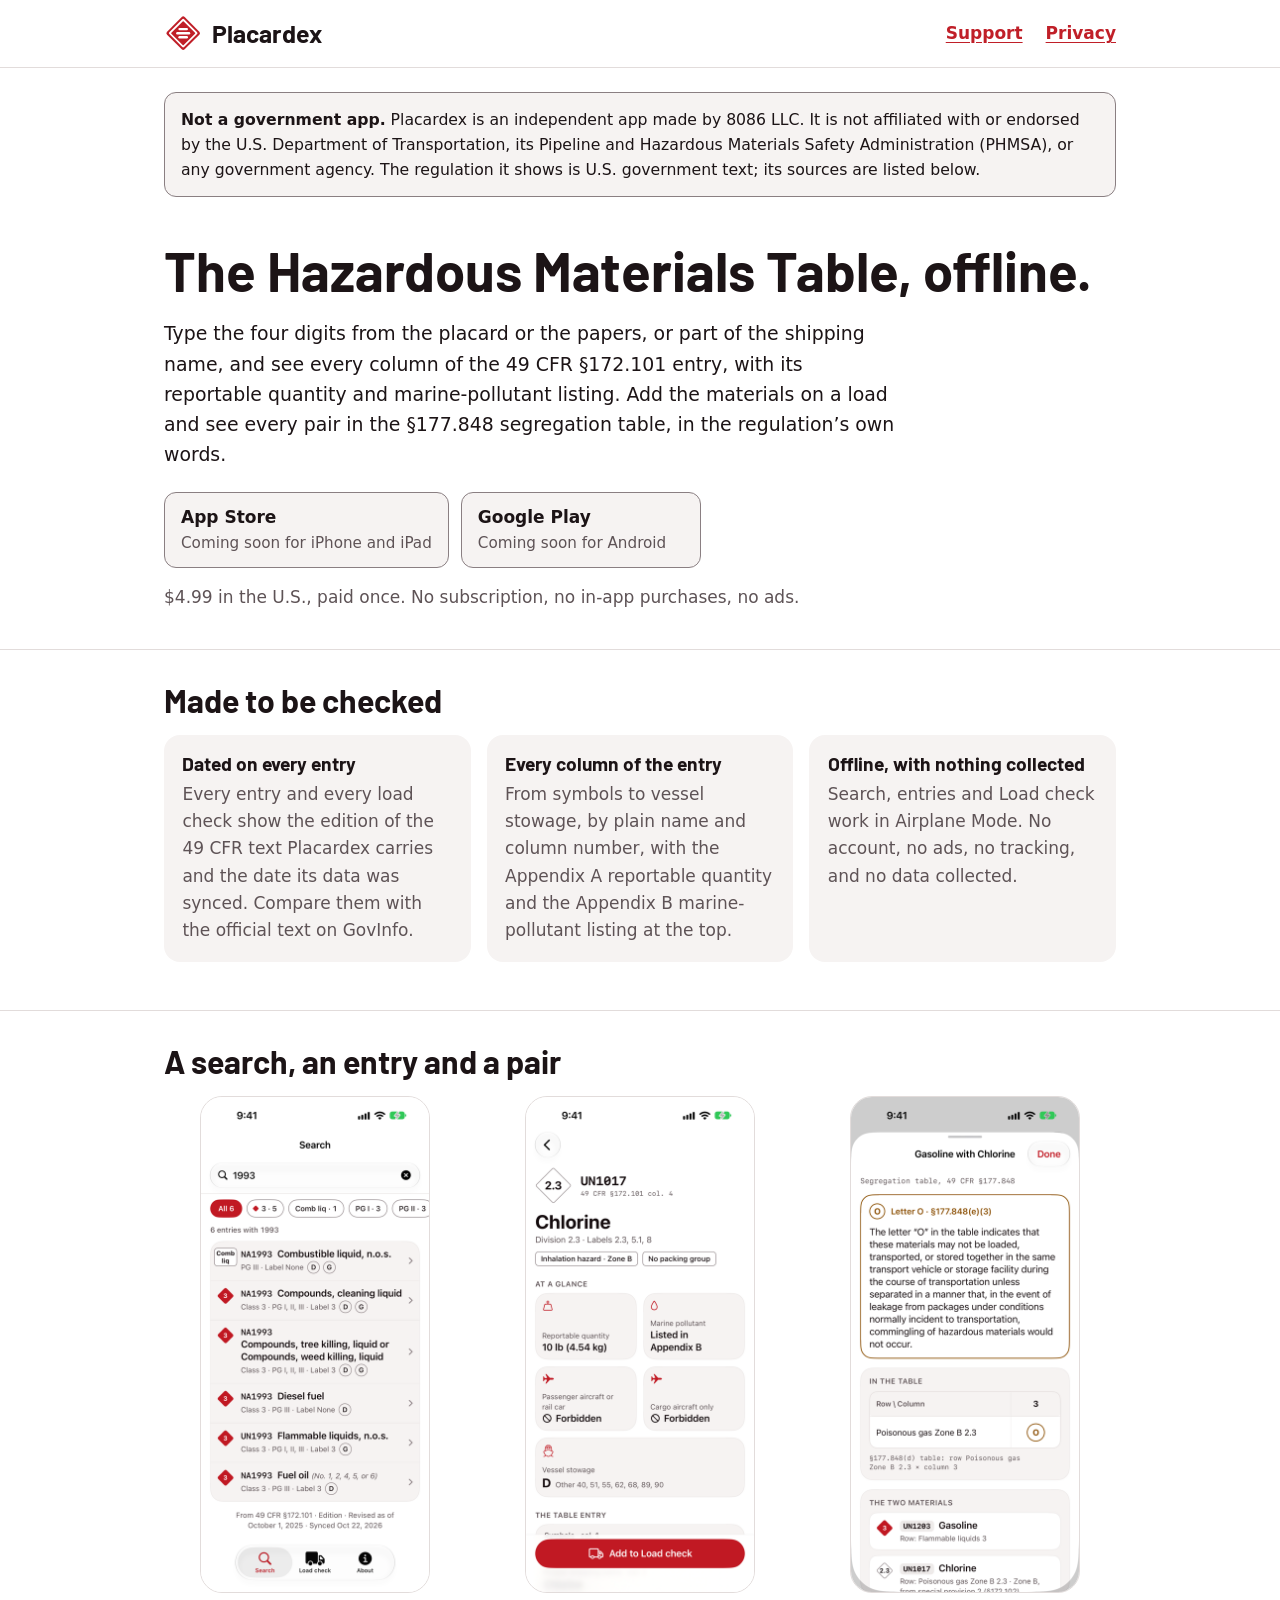
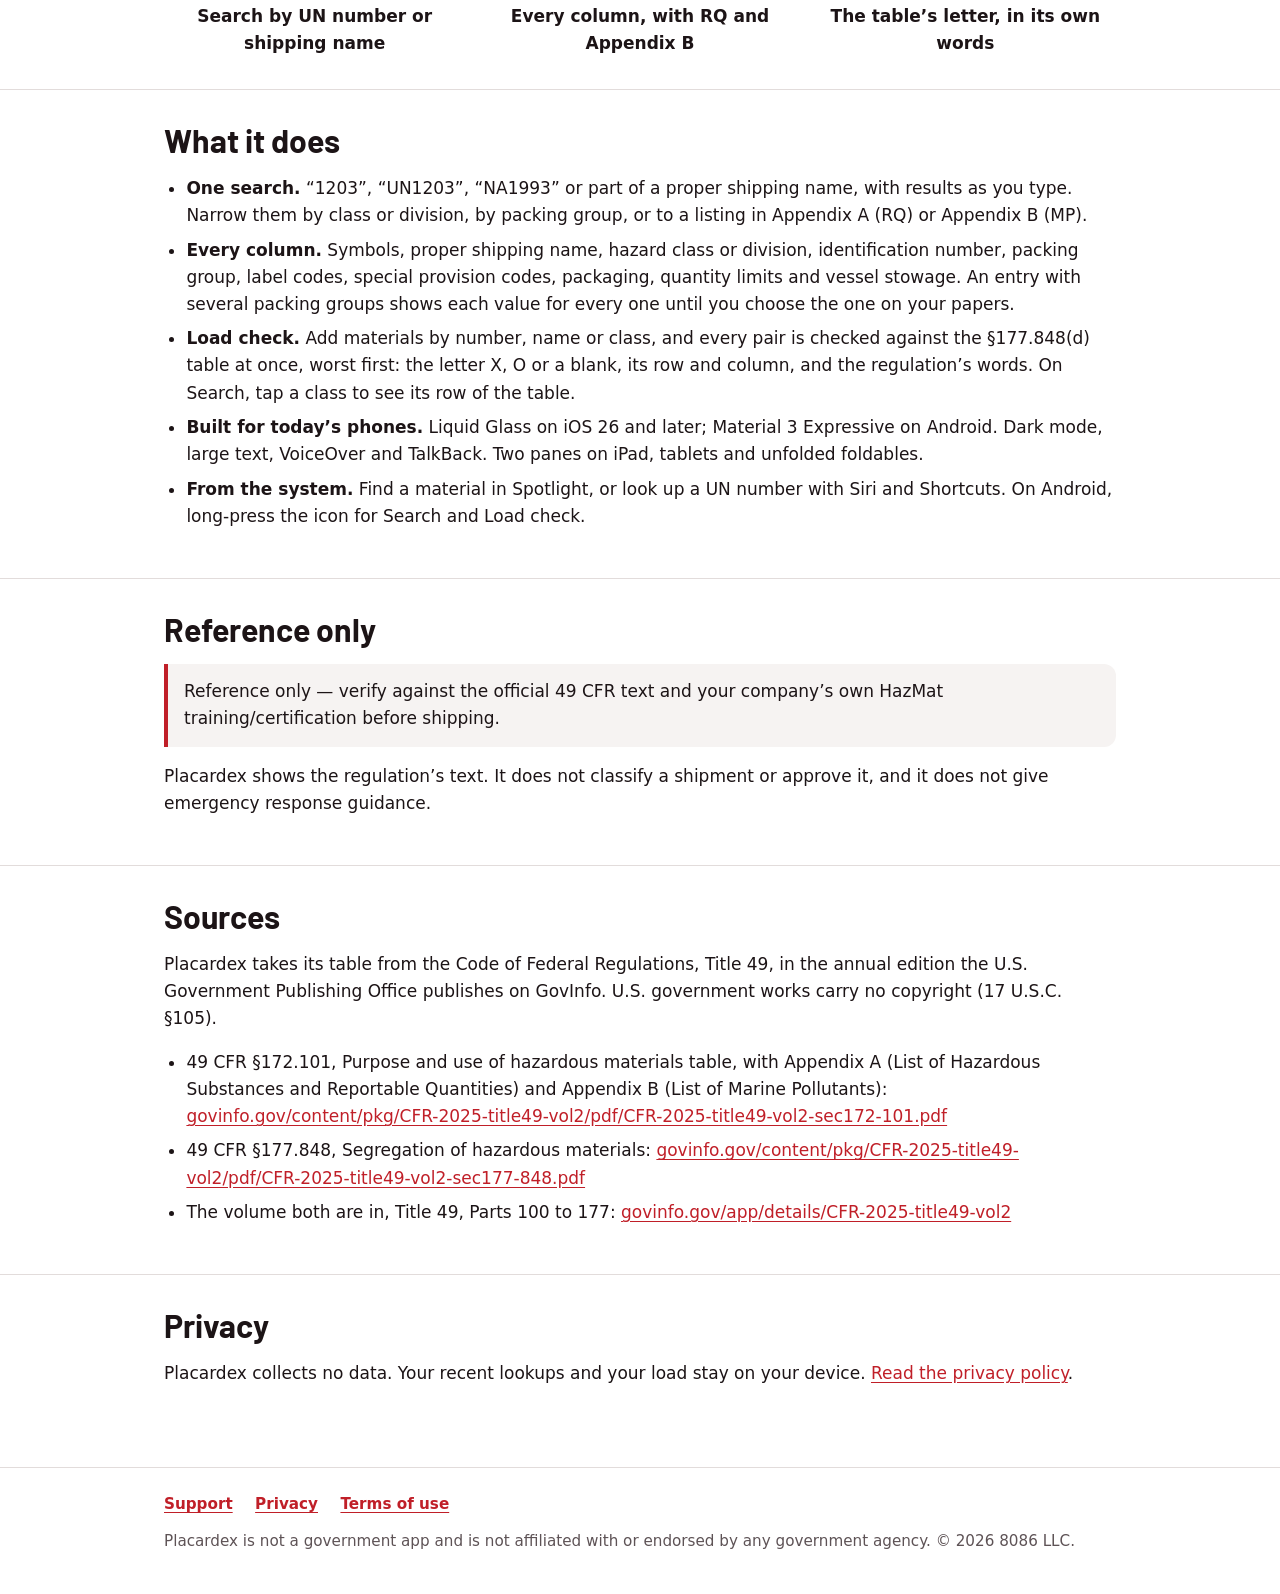
==== index.html @ fcb71cff "Placardex site: landing, privacy, support and terms The launch pack's site for card PPGPHDY5SBH2ARRR" ====
<!DOCTYPE html>
<html lang="en">
<head>
  <meta charset="utf-8">
  <meta name="viewport" content="width=device-width, initial-scale=1">
  <title>Placardex – Hazmat table and UN number lookup, offline</title>
  <meta name="description" content="Placardex: the U.S. Hazardous Materials Table, 49 CFR §172.101, by UN number or shipping name, every column, plus the §177.848 segregation table. Offline.">
  <link rel="canonical" href="https://soloinc-projects.github.io/placardex/">
  <meta name="theme-color" content="#C01F28">
  <link rel="icon" href="favicon.ico" sizes="any">
  <link rel="icon" href="favicon.svg" type="image/svg+xml">
  <link rel="apple-touch-icon" href="apple-touch-icon.png">
  <link rel="manifest" href="site.webmanifest">
  <link rel="stylesheet" href="assets/site.css">
  <meta property="og:type" content="website">
  <meta property="og:site_name" content="Placardex">
  <meta property="og:title" content="Placardex – Hazmat table and UN number lookup, offline">
  <meta property="og:description" content="Every column of the 49 CFR §172.101 entry by UN number or shipping name, and every pair on a load in the §177.848 segregation table. Offline, no account.">
  <meta property="og:url" content="https://soloinc-projects.github.io/placardex/">
  <meta property="og:image" content="https://soloinc-projects.github.io/placardex/og-image.png">
  <meta property="og:image:width" content="1200">
  <meta property="og:image:height" content="630">
  <meta property="og:image:alt" content="The Placardex mark, a white placard with a red inner border and three dark rows, beside the name Placardex and the words Hazmat table lookup, on red.">
  <meta name="twitter:card" content="summary_large_image">
  <script type="application/ld+json">
  {
    "@context": "https://schema.org",
    "@type": "MobileApplication",
    "name": "Placardex",
    "description": "An offline reference to the U.S. Hazardous Materials Table, 49 CFR §172.101, with Appendix A and Appendix B, searchable by UN number or proper shipping name, and Load check against the segregation table of 49 CFR §177.848.",
    "applicationCategory": "ReferenceApplication",
    "operatingSystem": "iOS 26 or later, iPadOS 26 or later, Android 8.0 or later",
    "url": "https://soloinc-projects.github.io/placardex/",
    "image": "https://soloinc-projects.github.io/placardex/og-image.png",
    "screenshot": [
      "https://soloinc-projects.github.io/placardex/screenshots/01-results.png",
      "https://soloinc-projects.github.io/placardex/screenshots/03-entry.png",
      "https://soloinc-projects.github.io/placardex/screenshots/04-pair.png"
    ],
    "offers": {
      "@type": "Offer",
      "price": "4.99",
      "priceCurrency": "USD"
    },
    "publisher": {
      "@type": "Organization",
      "name": "8086 LLC",
      "email": "support@8086.llc"
    }
  }
  </script>
</head>
<body>
  <a class="skip-link" href="#main">Skip to the content</a>
  <header class="site-header">
    <div class="wrap">
      <a class="brand" href="./" aria-label="Placardex, home">
        <svg viewBox="0 0 24 24" aria-hidden="true" focusable="false">
          <path class="mark-plate" d="M11.0808 1.9192A1.3 1.3 0 0 1 12.9192 1.9192L22.0808 11.0808A1.3 1.3 0 0 1 22.0808 12.9192L12.9192 22.0808A1.3 1.3 0 0 1 11.0808 22.0808L1.9192 12.9192A1.3 1.3 0 0 1 1.9192 11.0808Z"/>
          <path fill="#FFFFFF" fill-rule="evenodd" d="M11.4343 3.3157A0.8 0.8 0 0 1 12.5657 3.3157L20.6843 11.4343A0.8 0.8 0 0 1 20.6843 12.5657L12.5657 20.6843A0.8 0.8 0 0 1 11.4343 20.6843L3.3157 12.5657A0.8 0.8 0 0 1 3.3157 11.4343ZM11.6818 4.6182A0.45 0.45 0 0 1 12.3182 4.6182L19.3818 11.6818A0.45 0.45 0 0 1 19.3818 12.3182L12.3182 19.3818A0.45 0.45 0 0 1 11.6818 19.3818L4.6182 12.3182A0.45 0.45 0 0 1 4.6182 11.6818Z"/>
          <g fill="#FFFFFF"><rect x="9" y="8.7" width="6" height="1.5" rx="0.75"/><rect x="7.6" y="11.25" width="8.8" height="1.5" rx="0.75"/><rect x="9" y="13.8" width="6" height="1.5" rx="0.75"/></g>
        </svg>
        <span class="wordmark">Placardex</span>
      </a>
      <nav class="site-nav" aria-label="Pages">
        <a href="support/">Support</a>
        <a href="privacy/">Privacy</a>
      </nav>
    </div>
  </header>

  <main id="main">
    <div class="wrap">
      <p class="gov-notice"><strong>Not a government app.</strong> Placardex is an independent app made by 8086 LLC. It is not affiliated with or endorsed by the U.S. Department of Transportation, its Pipeline and Hazardous Materials Safety Administration (PHMSA), or any government agency. The regulation it shows is U.S. government text; its sources are listed below.</p>

      <div class="hero">
        <h1>The Hazardous Materials Table, offline.</h1>
        <p class="lede">Type the four digits from the placard or the papers, or part of the shipping name, and see every column of the 49&nbsp;CFR §172.101 entry, with its reportable quantity and marine-pollutant listing. Add the materials on a load and see every pair in the §177.848 segregation table, in the regulation’s own words.</p>
        <ul class="cta" aria-label="Where to get Placardex">
          <li><span class="store">App Store</span><span class="when">Coming soon for iPhone and iPad</span></li>
          <li><span class="store">Google Play</span><span class="when">Coming soon for Android</span></li>
        </ul>
        <p class="secondary">$4.99 in the U.S., paid once. No subscription, no in-app purchases, no ads.</p>
      </div>
    </div>

    <section aria-labelledby="proof">
      <div class="wrap">
        <h2 id="proof">Made to be checked</h2>
        <ul class="cards">
          <li>
            <h3>Dated on every entry</h3>
            <p>Every entry and every load check show the edition of the 49&nbsp;CFR text Placardex carries and the date its data was synced. Compare them with the official text on GovInfo.</p>
          </li>
          <li>
            <h3>Every column of the entry</h3>
            <p>From symbols to vessel stowage, by plain name and column number, with the Appendix&nbsp;A reportable quantity and the Appendix&nbsp;B marine-pollutant listing at the top.</p>
          </li>
          <li>
            <h3>Offline, with nothing collected</h3>
            <p>Search, entries and Load check work in Airplane Mode. No account, no ads, no tracking, and no data collected.</p>
          </li>
        </ul>
      </div>
    </section>

    <section aria-labelledby="screens">
      <div class="wrap">
        <h2 id="screens">A search, an entry and a pair</h2>
        <div class="shots">
          <figure>
            <img src="screenshots/01-results.png" width="460" height="1000" loading="lazy" alt="Placardex on iPhone: the search 1993 lists six entries, among them NA1993 Diesel fuel and UN1993 Flammable liquids, n.o.s., each with its class, packing groups and label, with filter chips for class 3, combustible liquid and packing group, and the edition line at the foot.">
            <figcaption>Search by UN number or shipping name</figcaption>
          </figure>
          <figure>
            <img src="screenshots/03-entry.png" width="460" height="1000" loading="lazy" alt="The entry for UN1017 Chlorine: Division 2.3, labels 2.3, 5.1 and 8, inhalation hazard Zone B, no packing group; reportable quantity 10 lb (4.54 kg), listed in Appendix B, forbidden on passenger aircraft or rail car and on cargo aircraft only, vessel stowage D.">
            <figcaption>Every column, with RQ and Appendix B</figcaption>
          </figure>
          <figure>
            <img src="screenshots/04-pair.png" width="460" height="1000" loading="lazy" alt="The pair Gasoline with Chlorine: letter O, section 177.848(e)(3), with the regulation's words for O, and the table cell, row Poisonous gas Zone B 2.3 by column 3.">
            <figcaption>The table’s letter, in its own words</figcaption>
          </figure>
        </div>
      </div>
    </section>

    <section aria-labelledby="what">
      <div class="wrap">
        <h2 id="what">What it does</h2>
        <ul>
          <li><strong>One search.</strong> “1203”, “UN1203”, “NA1993” or part of a proper shipping name, with results as you type. Narrow them by class or division, by packing group, or to a listing in Appendix&nbsp;A (RQ) or Appendix&nbsp;B (MP).</li>
          <li><strong>Every column.</strong> Symbols, proper shipping name, hazard class or division, identification number, packing group, label codes, special provision codes, packaging, quantity limits and vessel stowage. An entry with several packing groups shows each value for every one until you choose the one on your papers.</li>
          <li><strong>Load check.</strong> Add materials by number, name or class, and every pair is checked against the §177.848(d) table at once, worst first: the letter X, O or a blank, its row and column, and the regulation’s words. On Search, tap a class to see its row of the table.</li>
          <li><strong>Built for today’s phones.</strong> Liquid Glass on iOS&nbsp;26 and later; Material&nbsp;3 Expressive on Android. Dark mode, large text, VoiceOver and TalkBack. Two panes on iPad, tablets and unfolded foldables.</li>
          <li><strong>From the system.</strong> Find a material in Spotlight, or look up a UN number with Siri and Shortcuts. On Android, long-press the icon for Search and Load check.</li>
        </ul>
      </div>
    </section>

    <section aria-labelledby="reference">
      <div class="wrap">
        <h2 id="reference">Reference only</h2>
        <p class="quote">Reference only — verify against the official 49&nbsp;CFR text and your company’s own HazMat training/certification before shipping.</p>
        <p>Placardex shows the regulation’s text. It does not classify a shipment or approve it, and it does not give emergency response guidance.</p>
      </div>
    </section>

    <section aria-labelledby="sources">
      <div class="wrap">
        <h2 id="sources">Sources</h2>
        <p>Placardex takes its table from the Code of Federal Regulations, Title&nbsp;49, in the annual edition the U.S. Government Publishing Office publishes on GovInfo. U.S. government works carry no copyright (17&nbsp;U.S.C. §105).</p>
        <ul class="sources">
          <li>49&nbsp;CFR §172.101, Purpose and use of hazardous materials table, with Appendix&nbsp;A (List of Hazardous Substances and Reportable Quantities) and Appendix&nbsp;B (List of Marine Pollutants): <a href="https://www.govinfo.gov/content/pkg/CFR-2025-title49-vol2/pdf/CFR-2025-title49-vol2-sec172-101.pdf">govinfo.gov/content/pkg/CFR-2025-title49-vol2/pdf/CFR-2025-title49-vol2-sec172-101.pdf</a></li>
          <li>49&nbsp;CFR §177.848, Segregation of hazardous materials: <a href="https://www.govinfo.gov/content/pkg/CFR-2025-title49-vol2/pdf/CFR-2025-title49-vol2-sec177-848.pdf">govinfo.gov/content/pkg/CFR-2025-title49-vol2/pdf/CFR-2025-title49-vol2-sec177-848.pdf</a></li>
          <li>The volume both are in, Title&nbsp;49, Parts 100 to 177: <a href="https://www.govinfo.gov/app/details/CFR-2025-title49-vol2">govinfo.gov/app/details/CFR-2025-title49-vol2</a></li>
        </ul>
      </div>
    </section>

    <section aria-labelledby="privacy">
      <div class="wrap">
        <h2 id="privacy">Privacy</h2>
        <p>Placardex collects no data. Your recent lookups and your load stay on your device. <a href="privacy/">Read the privacy policy</a>.</p>
      </div>
    </section>
  </main>

  <footer class="site-footer">
    <div class="wrap">
      <nav aria-label="Site">
        <a href="support/">Support</a>
        <a href="privacy/">Privacy</a>
        <a href="terms/">Terms of use</a>
      </nav>
      <p>Placardex is not a government app and is not affiliated with or endorsed by any government agency. © 2026 8086 LLC.</p>
    </div>
  </footer>
</body>
</html>
---- assets/site.css ----
/* Placardex site. Colours are tokens.json's color.semantic light and dark pairs, each at or above its
   recorded contrast floor; type is Barlow Bold (headings, wordmark) and IBM Plex Mono with the slashed zero
   (codes), both SIL OFL 1.1, served unmodified from fonts/ with their licences. */
@font-face {
  font-family: "Barlow";
  src: url("../fonts/Barlow-Bold.ttf") format("truetype");
  font-weight: 700;
  font-display: swap;
}
@font-face {
  font-family: "IBM Plex Mono";
  src: url("../fonts/IBMPlexMono-Regular.ttf") format("truetype");
  font-weight: 400;
  font-display: swap;
}

:root {
  --surface: #FFFFFF;
  --surface-raised: #F6F3F2;
  --surface-field: #EEEAE9;
  --ink: #1C1416;
  --text-secondary: #5E5356;
  --accent: #C01F28;
  --accent-fill: #C01F28;
  --on-accent: #FFFFFF;
  --control: #8A7F82;
  --separator: #E2DCDB;
  --focus: #1F5FD0;
  --plate: #C01F28;
  --display: "Barlow", ui-sans-serif, system-ui, -apple-system, "Segoe UI", Roboto, sans-serif;
  --body: ui-sans-serif, system-ui, -apple-system, "Segoe UI", Roboto, "Helvetica Neue", Arial, sans-serif;
  --mono: "IBM Plex Mono", ui-monospace, "SF Mono", Menlo, Consolas, monospace;
  color-scheme: light dark;
}

@media (prefers-color-scheme: dark) {
  :root {
    --surface: #121012;
    --surface-raised: #1E1A1C;
    --surface-field: #2A2528;
    --ink: #F5F1F1;
    --text-secondary: #B7ACAF;
    --accent: #FF6B70;
    --accent-fill: #D42A32;
    --on-accent: #FFFFFF;
    --control: #8E8487;
    --separator: #3A3336;
    --focus: #7FB0FF;
    --plate: #D42A32;
  }
}

* { box-sizing: border-box; }

html { -webkit-text-size-adjust: 100%; }

body {
  margin: 0;
  background: var(--surface);
  color: var(--ink);
  font-family: var(--body);
  font-size: 1.0625rem;
  line-height: 1.6;
}

.wrap {
  max-width: 62rem;
  margin: 0 auto;
  padding: 0 1.25rem;
}

h1, h2, h3, .wordmark {
  font-family: var(--display);
  font-weight: 700;
  line-height: 1.15;
  letter-spacing: 0;
}

h1 { font-size: clamp(2.1rem, 6vw, 3.4rem); margin: 0.5rem 0 1rem; }
h2 { font-size: clamp(1.45rem, 3.6vw, 2rem); margin: 0 0 1rem; }
h3 { font-size: 1.2rem; margin: 0 0 0.4rem; }

p, ul, ol { margin: 0 0 1rem; }
ul, ol { padding-left: 1.4rem; }
li { margin-bottom: 0.45rem; }

a { color: var(--accent); text-underline-offset: 0.18em; }
a:hover { text-decoration-thickness: 2px; }

:focus-visible {
  outline: 2px solid var(--focus);
  outline-offset: 3px;
  border-radius: 4px;
}

code, .code {
  font-family: var(--mono);
  font-feature-settings: "zero" 1;
  font-size: 0.92em;
}

.secondary { color: var(--text-secondary); }

.skip-link {
  position: absolute;
  left: 1rem;
  top: -3rem;
  padding: 0.5rem 0.9rem;
  background: var(--accent-fill);
  color: var(--on-accent);
  border-radius: 8px;
  z-index: 10;
}
.skip-link:focus { top: 1rem; }

/* Header */
.site-header {
  border-bottom: 1px solid var(--separator);
}
.site-header .wrap {
  display: flex;
  align-items: center;
  justify-content: space-between;
  gap: 1rem;
  flex-wrap: wrap;
  padding-top: 0.9rem;
  padding-bottom: 0.9rem;
}
.brand {
  display: inline-flex;
  align-items: center;
  gap: 0.6rem;
  color: var(--ink);
  text-decoration: none;
}
.brand svg { width: 2.4rem; height: 2.4rem; flex: none; }
.mark-plate { fill: var(--plate); }
.wordmark { font-size: 1.55rem; }
.site-nav a {
  margin-left: 1.1rem;
  font-weight: 600;
}
.site-nav a:first-child { margin-left: 0; }

/* Not-a-government notice */
.gov-notice {
  margin: 1.5rem 0 0;
  padding: 0.85rem 1rem;
  background: var(--surface-raised);
  border: 1px solid var(--control);
  border-radius: 12px;
  font-size: 0.98rem;
}
.gov-notice strong { font-weight: 700; }

/* Hero */
.hero { padding: 2.2rem 0 1.4rem; }
.lede { font-size: 1.18rem; max-width: 46rem; }
.cta {
  display: flex;
  flex-wrap: wrap;
  gap: 0.75rem;
  margin: 1.4rem 0 1rem;
  padding: 0;
  list-style: none;
}
.cta li {
  margin: 0;
  padding: 0.7rem 1rem;
  border: 1px solid var(--control);
  border-radius: 12px;
  background: var(--surface-raised);
  min-width: 15rem;
}
.cta .store { display: block; font-weight: 700; }
.cta .when { display: block; color: var(--text-secondary); font-size: 0.95rem; }

section { padding: 2rem 0; border-top: 1px solid var(--separator); }

/* Proof points and features */
.cards {
  display: grid;
  grid-template-columns: repeat(auto-fit, minmax(16rem, 1fr));
  gap: 1rem;
  padding: 0;
  list-style: none;
}
.cards li {
  margin: 0;
  padding: 1.1rem 1.15rem;
  background: var(--surface-raised);
  border-radius: 16px;
}
.cards p { margin: 0; color: var(--text-secondary); }

/* Screens */
.shots {
  display: grid;
  grid-template-columns: repeat(auto-fit, minmax(13rem, 1fr));
  gap: 1.5rem;
  align-items: start;
}
.shots figure { margin: 0; }
.shots img {
  display: block;
  width: 100%;
  max-width: 230px;
  height: auto;
  margin: 0 auto;
  border-radius: 22px;
  border: 1px solid var(--separator);
}
.shots figcaption {
  margin-top: 0.6rem;
  text-align: center;
  font-weight: 600;
}

.quote {
  margin: 0 0 1rem;
  padding: 0.9rem 1rem;
  border-left: 4px solid var(--accent-fill);
  background: var(--surface-raised);
  border-radius: 0 12px 12px 0;
}

.sources li { word-break: break-word; }

/* Inner pages */
.page { padding: 2rem 0 1rem; max-width: 46rem; }
.page h2 { margin-top: 2rem; font-size: 1.45rem; }
.page h3 { margin-top: 1.4rem; }
.updated { color: var(--text-secondary); font-size: 0.95rem; }
.faq h2 { font-size: 1.25rem; }

/* Footer */
.site-footer {
  margin-top: 2rem;
  padding: 1.5rem 0 2.5rem;
  border-top: 1px solid var(--separator);
  color: var(--text-secondary);
  font-size: 0.95rem;
}
.site-footer nav a { margin-right: 1.1rem; font-weight: 600; }
.site-footer p { margin: 0.8rem 0 0; }

@media (prefers-reduced-motion: no-preference) {
  html { scroll-behavior: smooth; }
}
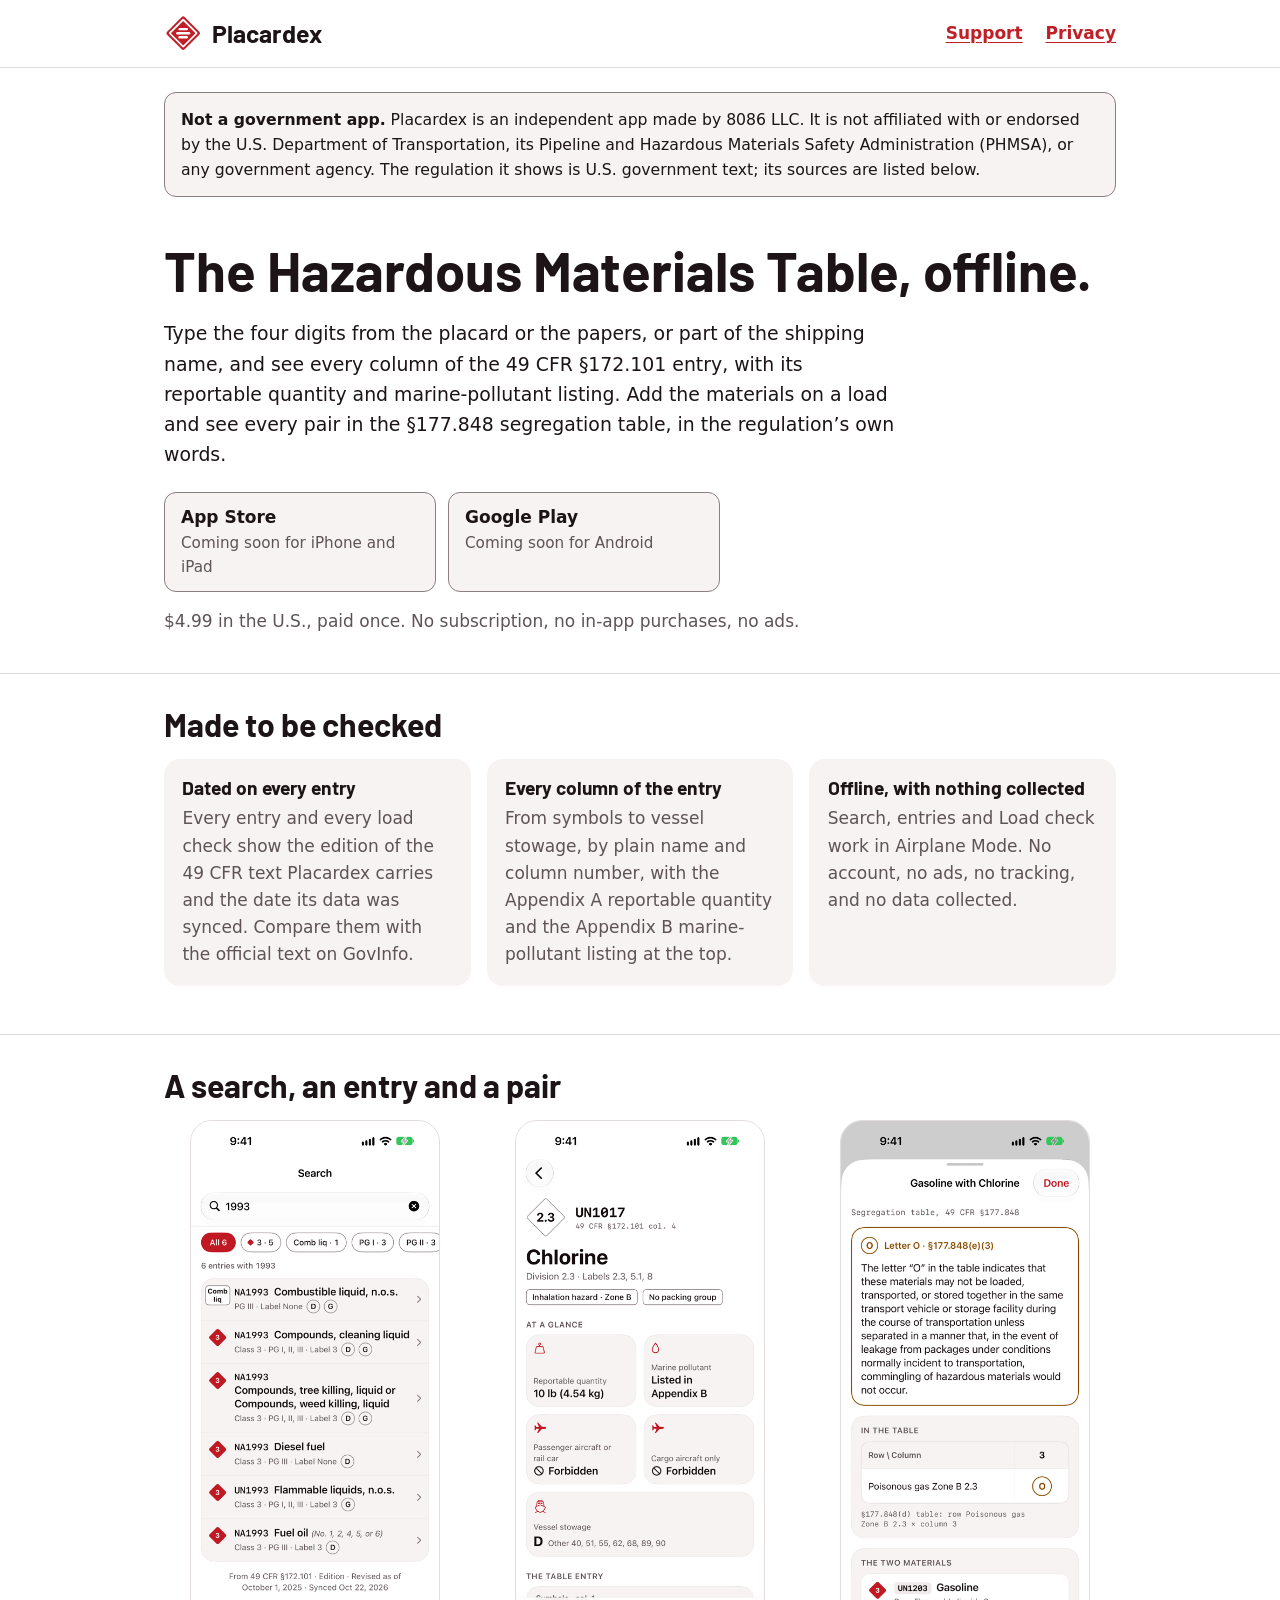
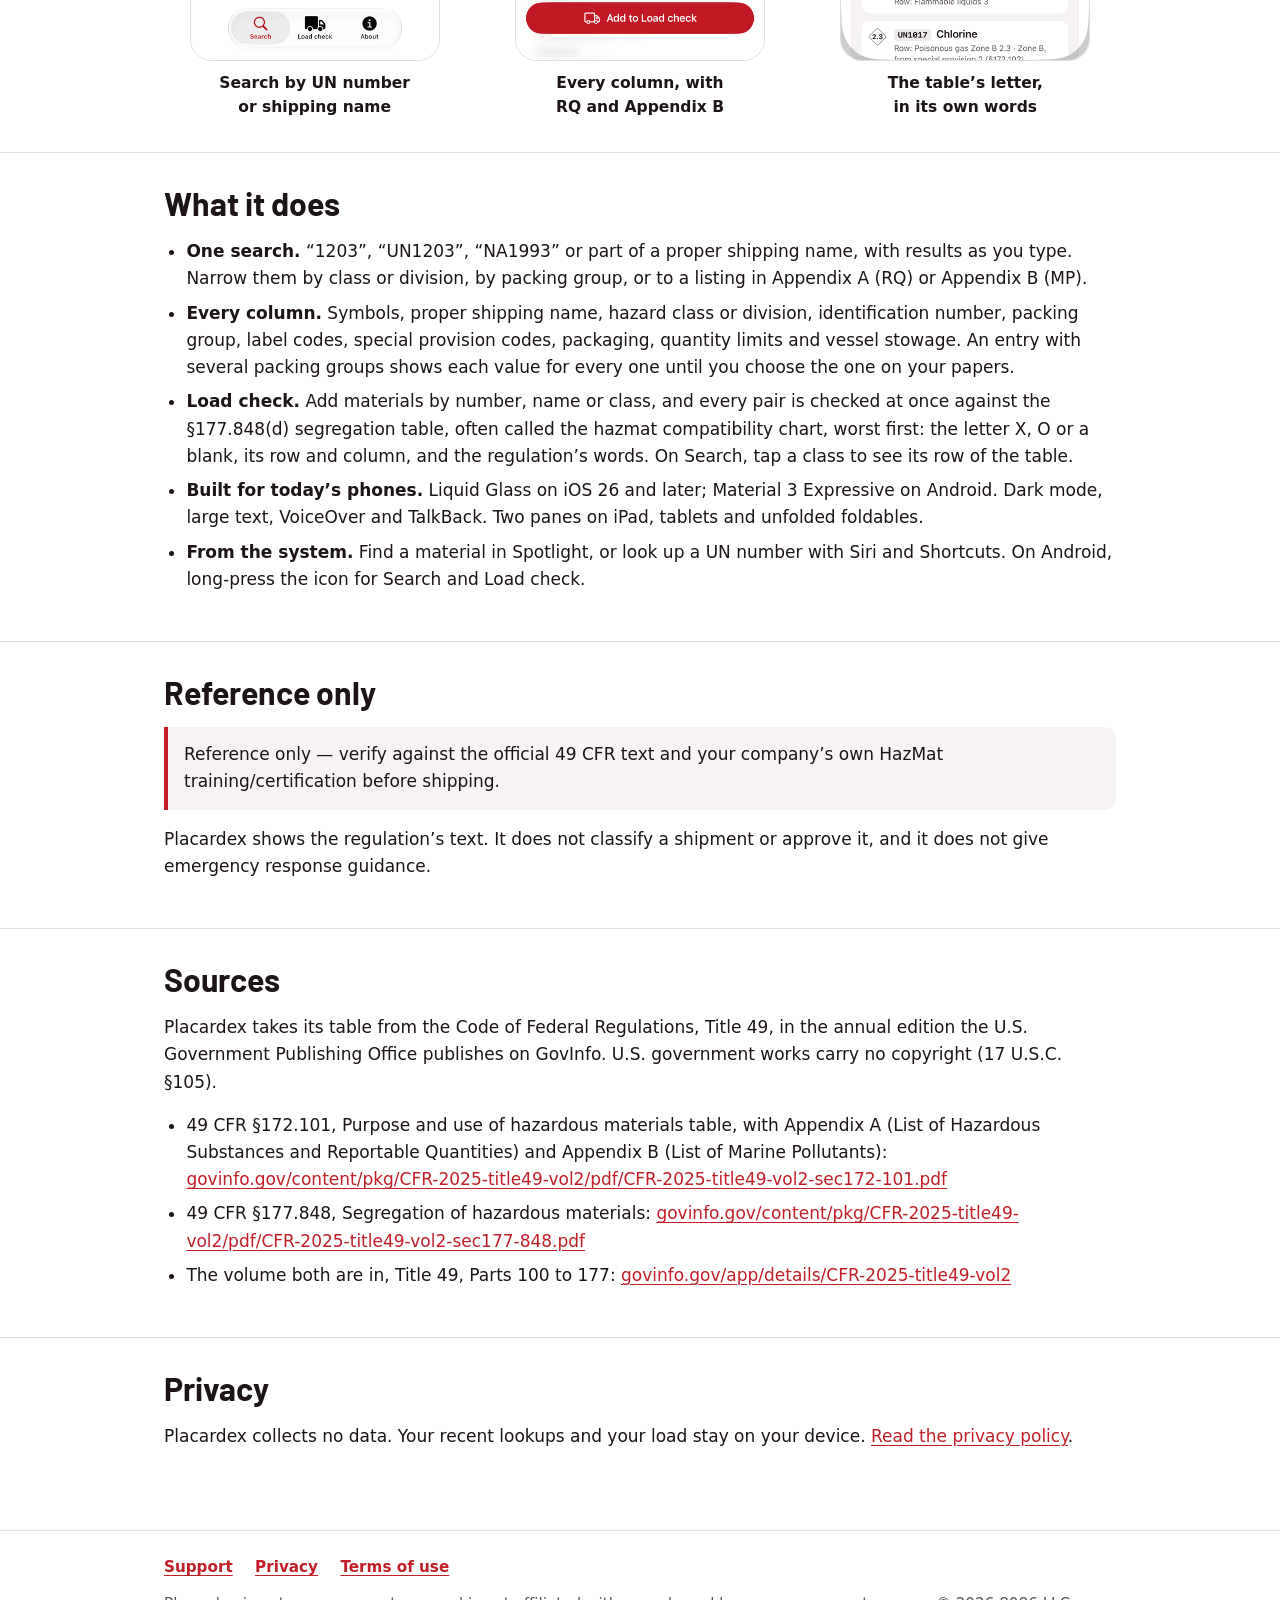
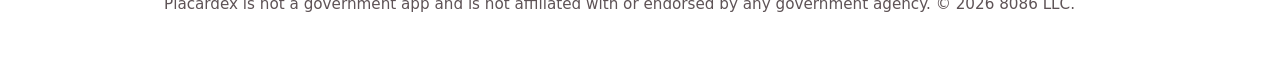
==== commit b0f2929f: "Landing: name the segregation table as buyers search for it Co-Authored-By: Claude Opus 5.5 <noreply" ====
--- a/index.html
+++ b/index.html
@@ -130,7 +130,7 @@
         <ul>
           <li><strong>One search.</strong> “1203”, “UN1203”, “NA1993” or part of a proper shipping name, with results as you type. Narrow them by class or division, by packing group, or to a listing in Appendix&nbsp;A (RQ) or Appendix&nbsp;B (MP).</li>
           <li><strong>Every column.</strong> Symbols, proper shipping name, hazard class or division, identification number, packing group, label codes, special provision codes, packaging, quantity limits and vessel stowage. An entry with several packing groups shows each value for every one until you choose the one on your papers.</li>
-          <li><strong>Load check.</strong> Add materials by number, name or class, and every pair is checked against the §177.848(d) table at once, worst first: the letter X, O or a blank, its row and column, and the regulation’s words. On Search, tap a class to see its row of the table.</li>
+          <li><strong>Load check.</strong> Add materials by number, name or class, and every pair is checked at once against the §177.848(d) segregation table, often called the hazmat compatibility chart, worst first: the letter X, O or a blank, its row and column, and the regulation’s words. On Search, tap a class to see its row of the table.</li>
           <li><strong>Built for today’s phones.</strong> Liquid Glass on iOS&nbsp;26 and later; Material&nbsp;3 Expressive on Android. Dark mode, large text, VoiceOver and TalkBack. Two panes on iPad, tablets and unfolded foldables.</li>
           <li><strong>From the system.</strong> Find a material in Spotlight, or look up a UN number with Siri and Shortcuts. On Android, long-press the icon for Search and Load check.</li>
         </ul>
--- a/assets/site.css
+++ b/assets/site.css
@@ -170,7 +170,7 @@
   border: 1px solid var(--control);
   border-radius: 12px;
   background: var(--surface-raised);
-  min-width: 15rem;
+  flex: 0 1 17rem;
 }
 .cta .store { display: block; font-weight: 700; }
 .cta .when { display: block; color: var(--text-secondary); font-size: 0.95rem; }
@@ -204,7 +204,7 @@
 .shots img {
   display: block;
   width: 100%;
-  max-width: 230px;
+  max-width: 250px;
   height: auto;
   margin: 0 auto;
   border-radius: 22px;
@@ -214,6 +214,8 @@
   margin-top: 0.6rem;
   text-align: center;
   font-weight: 600;
+  font-size: 0.97rem;
+  text-wrap: balance;
 }
 
 .quote {
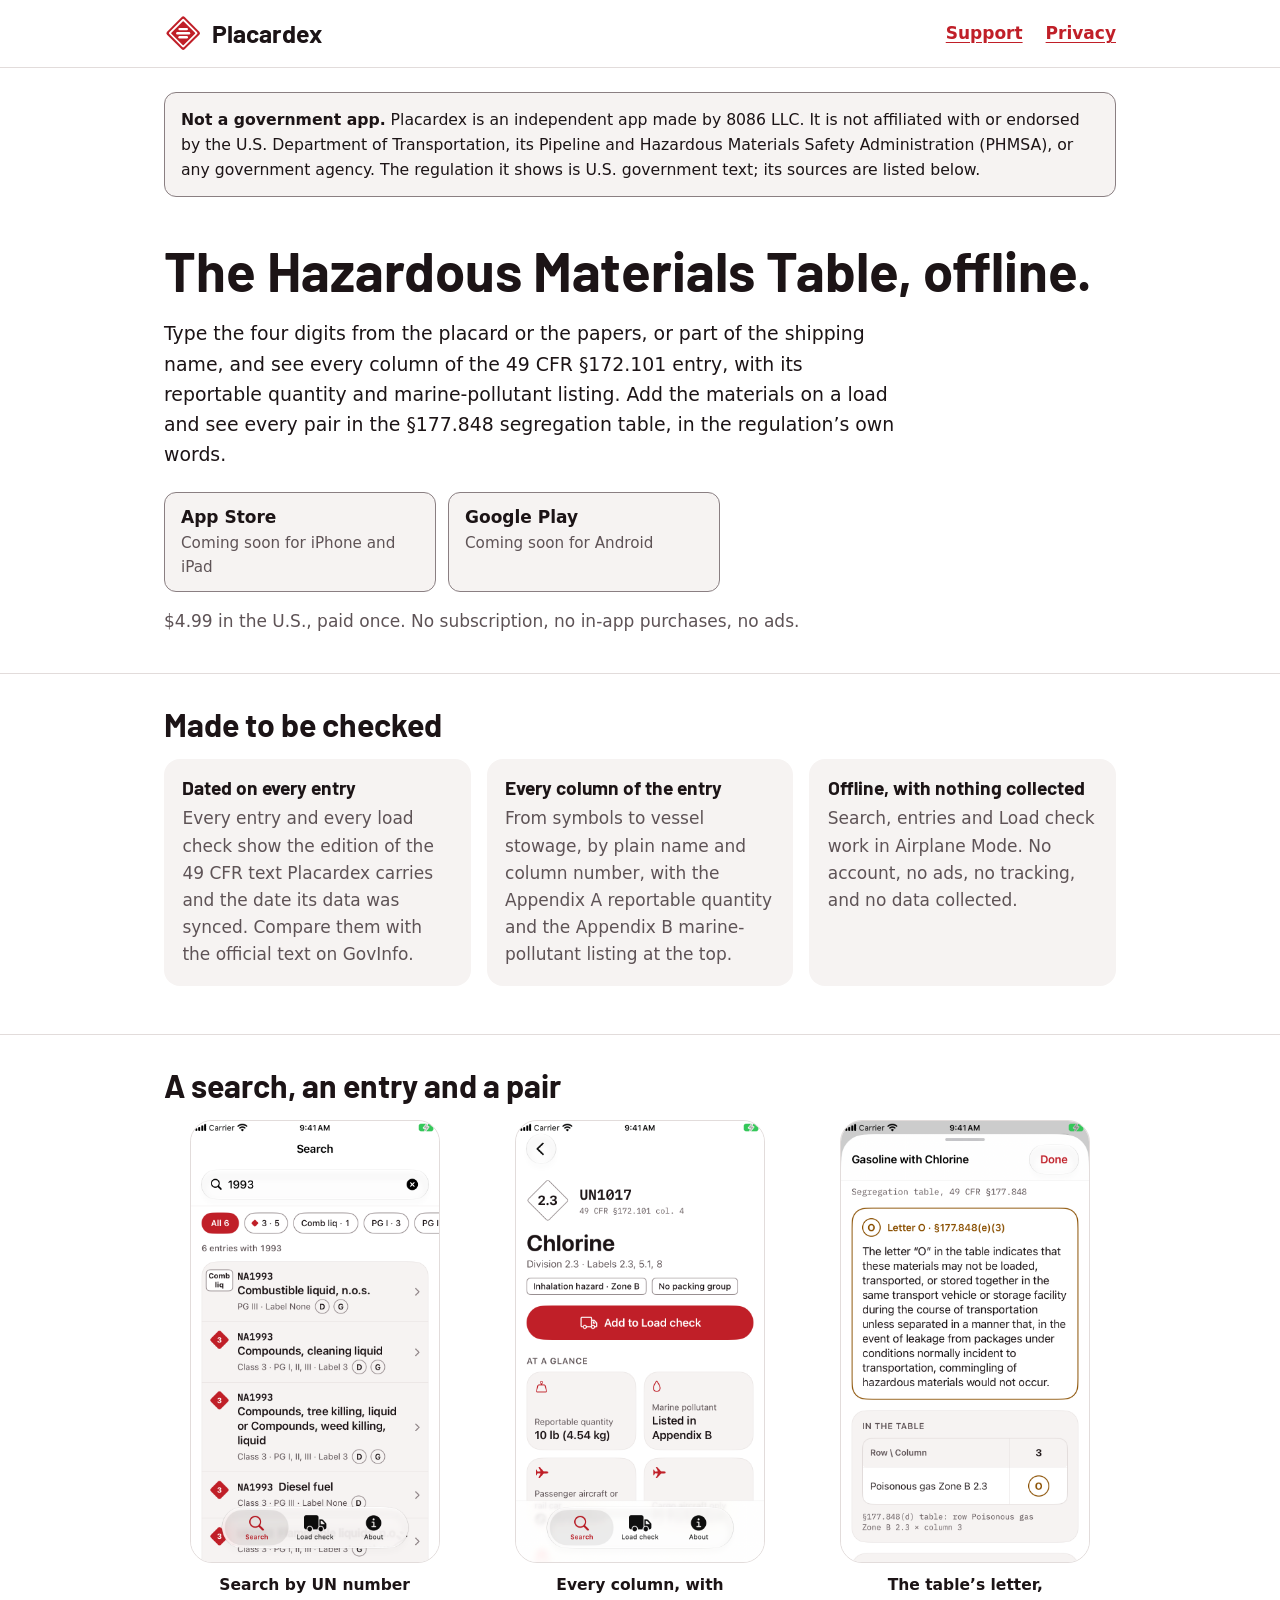
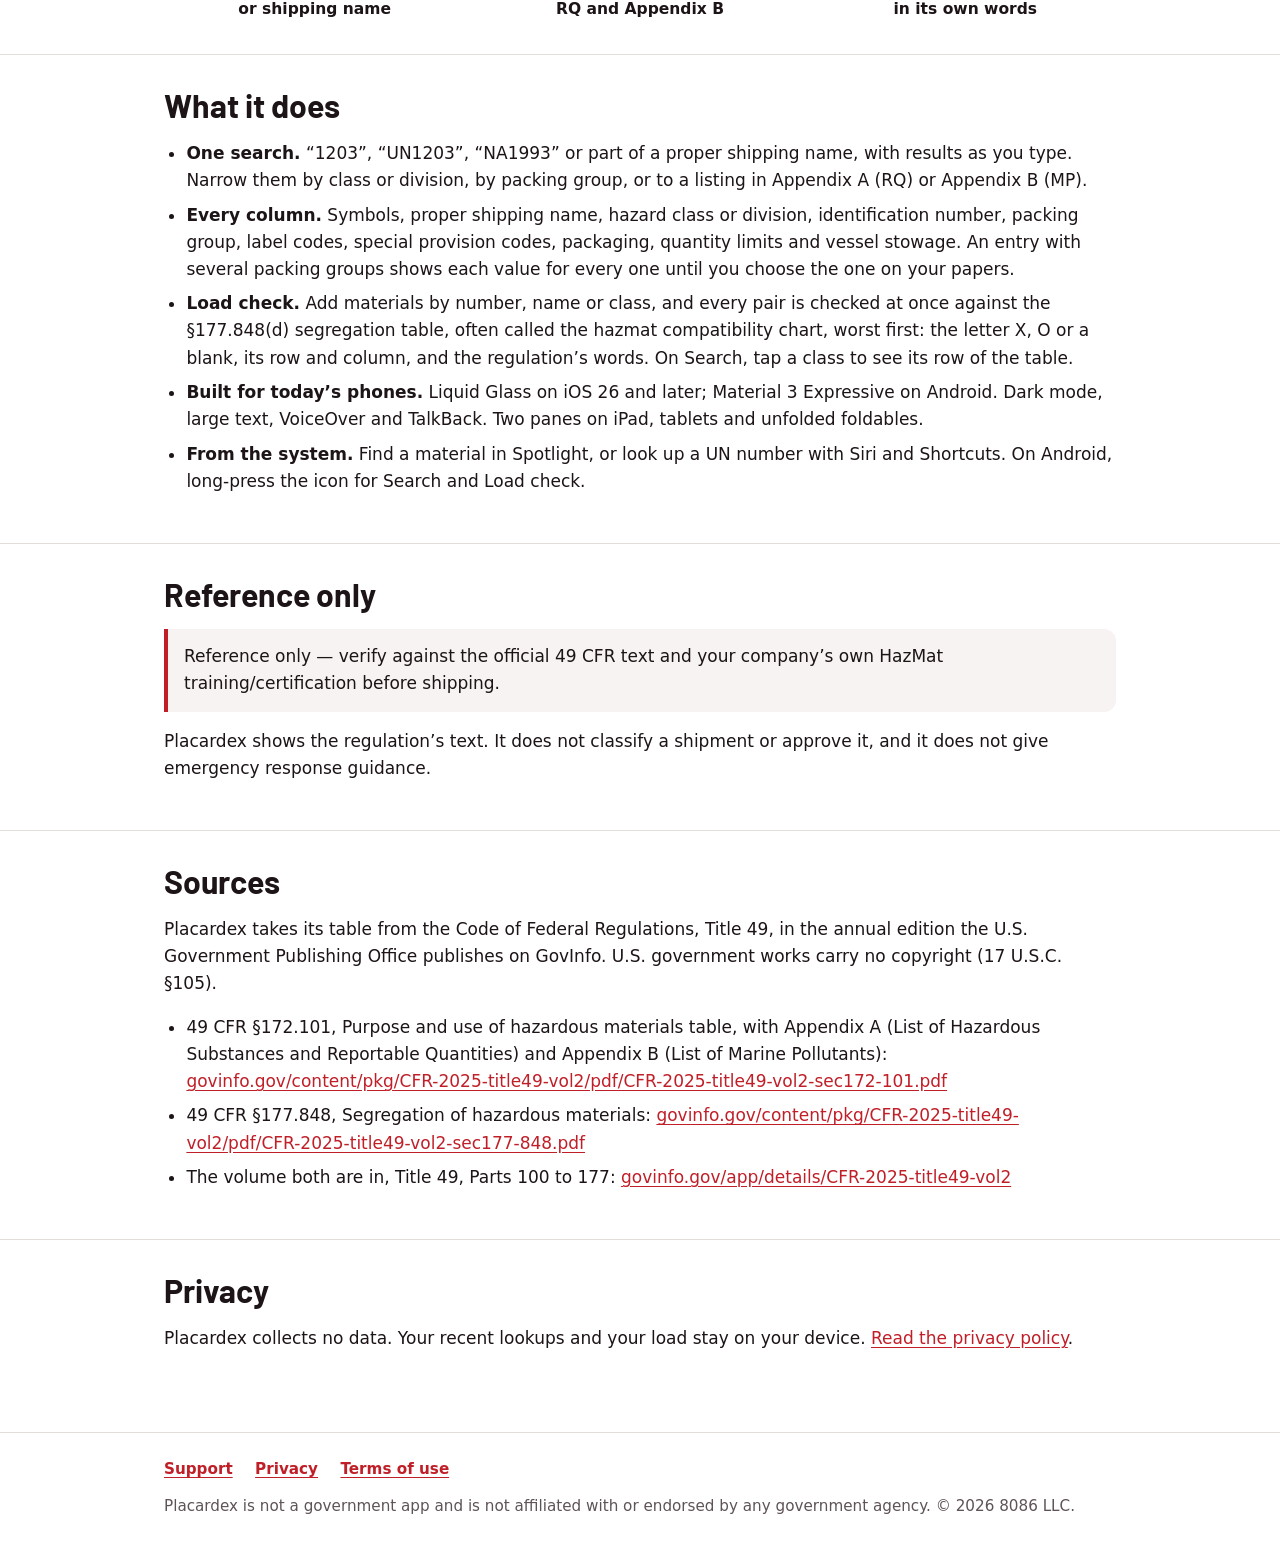
==== commit e2ed43e1: "Landing: screenshots from the built app (iPhone SE renders at placardex-v1 f1a238f) in place of the " ====
--- a/index.html
+++ b/index.html
@@ -109,15 +109,15 @@
         <h2 id="screens">A search, an entry and a pair</h2>
         <div class="shots">
           <figure>
-            <img src="screenshots/01-results.png" width="460" height="1000" loading="lazy" alt="Placardex on iPhone: the search 1993 lists six entries, among them NA1993 Diesel fuel and UN1993 Flammable liquids, n.o.s., each with its class, packing groups and label, with filter chips for class 3, combustible liquid and packing group, and the edition line at the foot.">
+            <img src="screenshots/01-results.png" width="460" height="818" loading="lazy" alt="Placardex on iPhone: the search 1993 lists six entries, among them NA1993 Diesel fuel and UN1993 Flammable liquids, n.o.s., each with its class, packing groups and label, with filter chips for class 3, combustible liquid and packing group, and the edition line at the foot.">
             <figcaption>Search by UN number or shipping name</figcaption>
           </figure>
           <figure>
-            <img src="screenshots/03-entry.png" width="460" height="1000" loading="lazy" alt="The entry for UN1017 Chlorine: Division 2.3, labels 2.3, 5.1 and 8, inhalation hazard Zone B, no packing group; reportable quantity 10 lb (4.54 kg), listed in Appendix B, forbidden on passenger aircraft or rail car and on cargo aircraft only, vessel stowage D.">
+            <img src="screenshots/03-entry.png" width="460" height="818" loading="lazy" alt="The entry for UN1017 Chlorine: Division 2.3, labels 2.3, 5.1 and 8, inhalation hazard Zone B, no packing group; reportable quantity 10 lb (4.54 kg), listed in Appendix B, forbidden on passenger aircraft or rail car and on cargo aircraft only, vessel stowage D.">
             <figcaption>Every column, with RQ and Appendix B</figcaption>
           </figure>
           <figure>
-            <img src="screenshots/04-pair.png" width="460" height="1000" loading="lazy" alt="The pair Gasoline with Chlorine: letter O, section 177.848(e)(3), with the regulation's words for O, and the table cell, row Poisonous gas Zone B 2.3 by column 3.">
+            <img src="screenshots/04-pair.png" width="460" height="818" loading="lazy" alt="The pair Gasoline with Chlorine: letter O, section 177.848(e)(3), with the regulation's words for O, and the table cell, row Poisonous gas Zone B 2.3 by column 3.">
             <figcaption>The table’s letter, in its own words</figcaption>
           </figure>
         </div>
